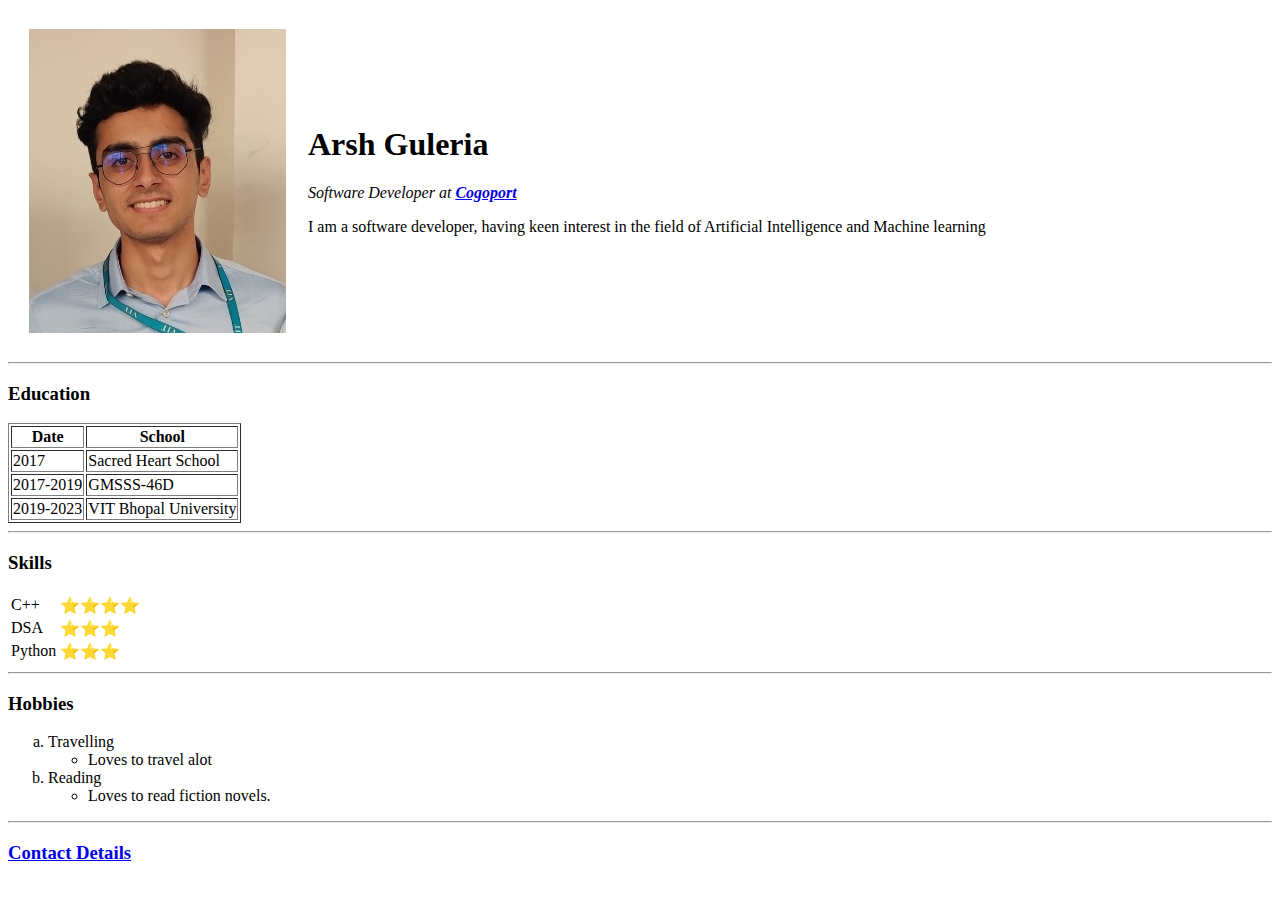
==== index.html @ bd33d914 "Web-page using HTML only" ====
<html>
    <head>
        <meta charset="utf-8">
        <meta name="description" content="This is my first websites description">

        <title>Arsh's First Website</title>

    </head>

    <body>
        <table cellspacing ="20">
            <td>
                <img src="Passport.jpg" alt="Is not available">
            </td>

            <td>
              <h1>Arsh Guleria</h1>
              <p>
                 <em>Software Developer at <strong> <a href="https://www.cogoport.com/">Cogoport</a> </strong></em>
              </p>
              <p>
                 I am a software developer, having keen interest in the field of Artificial Intelligence and Machine learning
              </p>
            </td>
        </table>

        
        
        <hr>

        <h3>Education</h3>
        <table border="1">
            <thead>
                <tr>
                    <th>Date</th>
                    <th>School</th>
             <!--   <th>Grade</th>   -->
                </tr>
            </thead>

            <tbody>
                <tr>
                    <td>2017</td>
                    <td>Sacred Heart School</td>
                </tr>
                <tr>
                    <td>2017-2019</td>
                    <td>GMSSS-46D</td>
                </tr><tr>
                    <td>2019-2023</td>
                    <td>VIT Bhopal University</td>
                </tr>
            </tbody>
        </table>

        <hr>

        <h3>Skills</h3>
        <table >
            <tr>
                <td>C++</td>
                <td>⭐⭐⭐⭐</td>
            </tr>
            
            <tr>
                <td>DSA</td>
                <td>⭐⭐⭐</td>
            </tr>
                
            <tr>
                <td>Python</td>
                <td>⭐⭐⭐</td>
            </tr>
        </table>

        <hr>

        <h3>Hobbies</h3>
        <ol type="a">
            <li>
                Travelling
                <ul><li>Loves to travel alot</li></ul>
            </li>
            <li>
                Reading
                <ul><li>Loves to read fiction novels.</li></ul>
            </li>
        </ol>

        <hr>

        <h3><a href="C:\Code\Web Development Bootcamp\HTML personal file\contact.html">Contact Details</a></h3>

    </body>
</html>
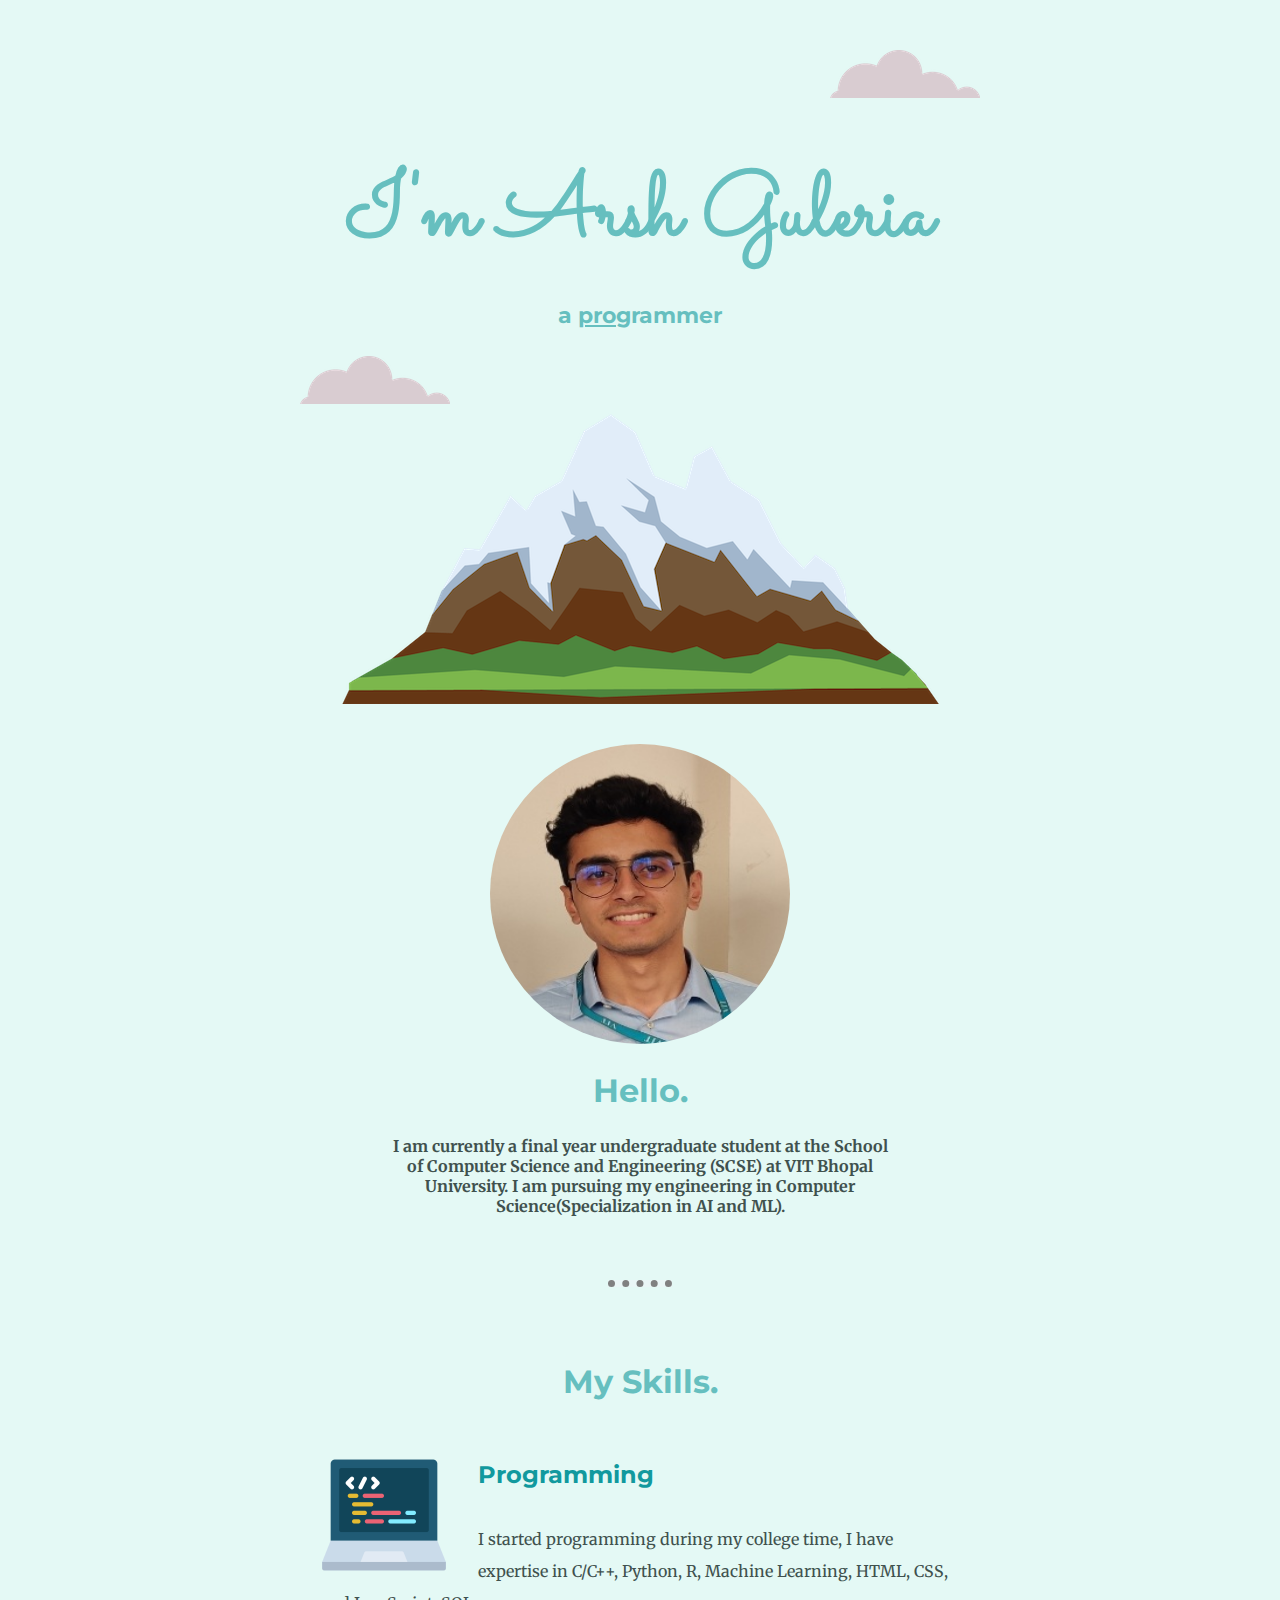
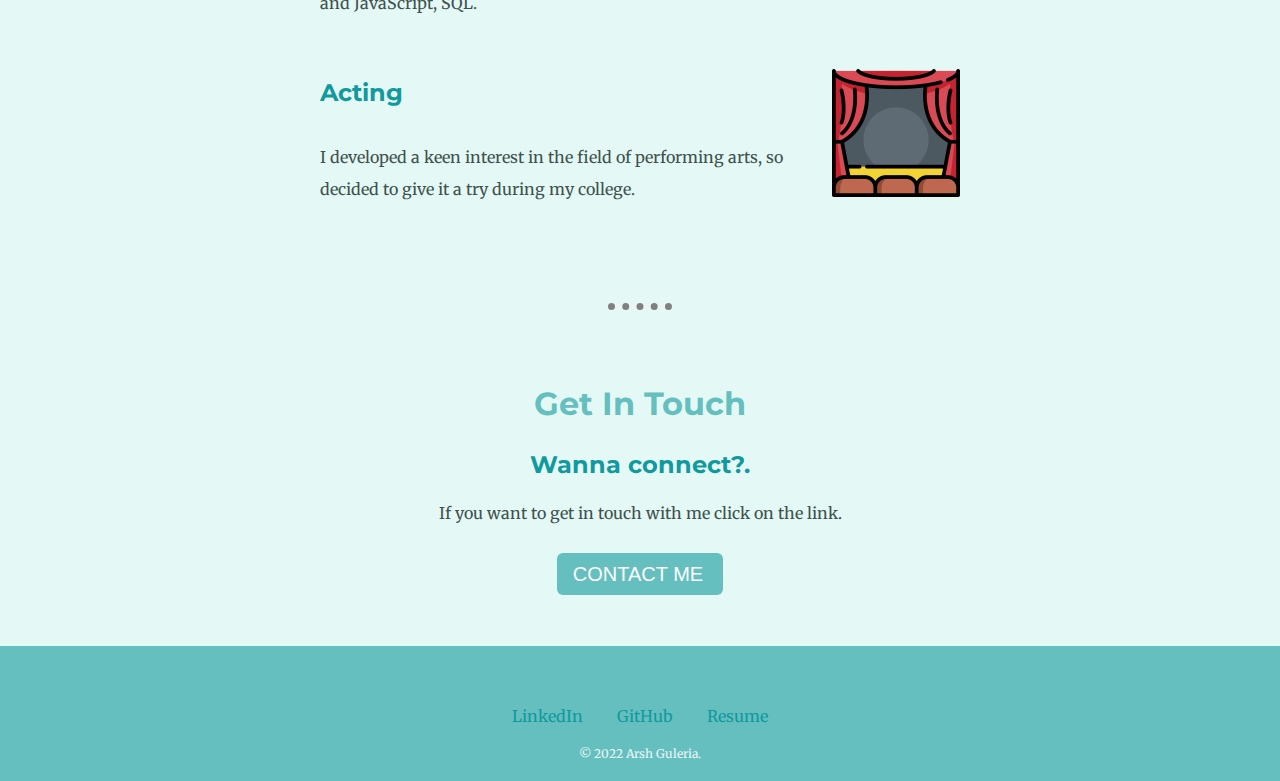
==== commit 580e36e6: "Add files via upload" ====
--- a/index.html
+++ b/index.html
@@ -1,95 +1,81 @@
 <html>
     <head>
         <meta charset="utf-8">
-        <meta name="description" content="This is my first websites description">
+        <title>Arsh Guleria</title>
 
-        <title>Arsh's First Website</title>
+        <link rel="stylesheet" href="css\styles.css">
+        <link rel="icon" href="favicon.ico">
+        <link href="https://fonts.googleapis.com/css2?family=Merriweather:wght@300&family=Montserrat:wght@100&family=Sacramento&display=swap" rel="stylesheet">
 
     </head>
 
     <body>
-        <table cellspacing ="20">
-            <td>
-                <img src="Passport.jpg" alt="Is not available">
-            </td>
 
-            <td>
-              <h1>Arsh Guleria</h1>
-              <p>
-                 <em>Software Developer at <strong> <a href="https://www.cogoport.com/">Cogoport</a> </strong></em>
-              </p>
-              <p>
-                 I am a software developer, having keen interest in the field of Artificial Intelligence and Machine learning
-              </p>
-            </td>
-        </table>
+        <div class="top-container">
+            <img class="top-cloud" src="images\cloud.png" alt="cloud-img">
 
+           
+            <h1>I'm Arsh Guleria</h1>
+            <h2 class="name-description">a <span class="pro">pro</span>grammer</h2>
+            
+            <img class="bottom-cloud" src="images\cloud.png" alt="cloud-img">
+            <img src="images\mountain.png" alt="mountain-img">
+        </div>
+        <br>
+        <br>
+
+        <div class="middle-container">
+            <div class="profile">
+              <img class="profile-img" src="images\Passport.jpg" alt="profile-img">
+              <h2>Hello.</h2>
+              <p class="hello-description">I am currently a final year undergraduate student at the School of Computer Science and Engineering (SCSE) at VIT Bhopal University. I am pursuing my engineering in Computer Science(Specialization in AI and ML).</p>
+            </div>
+            <br>
+            <br>
+
+            <hr>
+            
+            <br>
+            <br>
+            <div class="skills">
+              <h2>My Skills.</h2>
+              <div class="skill-row">
+                <img class="programming" src="images\programming.png" alt="computer-img" width="300px">
+                <h3>Programming</h3>
+                <p>I started programming during my college time, I have expertise in C/C++, Python, R, Machine Learning, HTML, CSS, and JavaScript, SQL.</p>
+              </div>
+              <div class="skill-row">
+                <img class="acting" src="images\theatre.png" alt="acting-img" width="300px">
+                <h3>Acting</h3>
+                <p>I developed a keen interest in the field of performing arts, so decided to give it a try during my college.</p>
+              </div>
+            </div>
+            <br><br>
+
+            <hr>
+
+            <br><br>
+            <div class="contact-me">
+              <h2>Get In Touch</h2>
+              <h3>Wanna connect?.</h3>
+              <p class="connect-description">If you want to get in touch with me click on the link.</p>
+              <a class="btn" href="mailto:name@email.com">CONTACT ME</a>
+            </div>
+          </div>
+
+          <br>
+          <br>
+          <br>
+
+          <div class="bottom-container">
+            <a class="footer-link" href="https://www.linkedin.com/in/arshguleria/">LinkedIn</a>
+            <a class="footer-link" href="https://github.com/arshguleria">GitHub</a>
+            <a class="footer-link" href="https://drive.google.com/file/d/1RZJ0advA2wQ0TD9jEYR4Avsi8SPBeaP_/view?usp=share_link">Resume</a>
+            <p class="trademark">© 2022 Arsh Guleria.</p>
+          </div>
         
-        
-        <hr>
+    </body>
 
-        <h3>Education</h3>
-        <table border="1">
-            <thead>
-                <tr>
-                    <th>Date</th>
-                    <th>School</th>
-             <!--   <th>Grade</th>   -->
-                </tr>
-            </thead>
 
-            <tbody>
-                <tr>
-                    <td>2017</td>
-                    <td>Sacred Heart School</td>
-                </tr>
-                <tr>
-                    <td>2017-2019</td>
-                    <td>GMSSS-46D</td>
-                </tr><tr>
-                    <td>2019-2023</td>
-                    <td>VIT Bhopal University</td>
-                </tr>
-            </tbody>
-        </table>
 
-        <hr>
-
-        <h3>Skills</h3>
-        <table >
-            <tr>
-                <td>C++</td>
-                <td>⭐⭐⭐⭐</td>
-            </tr>
-            
-            <tr>
-                <td>DSA</td>
-                <td>⭐⭐⭐</td>
-            </tr>
-                
-            <tr>
-                <td>Python</td>
-                <td>⭐⭐⭐</td>
-            </tr>
-        </table>
-
-        <hr>
-
-        <h3>Hobbies</h3>
-        <ol type="a">
-            <li>
-                Travelling
-                <ul><li>Loves to travel alot</li></ul>
-            </li>
-            <li>
-                Reading
-                <ul><li>Loves to read fiction novels.</li></ul>
-            </li>
-        </ol>
-
-        <hr>
-
-        <h3><a href="C:\Code\Web Development Bootcamp\HTML personal file\contact.html">Contact Details</a></h3>
-
-    </body>
 </html>